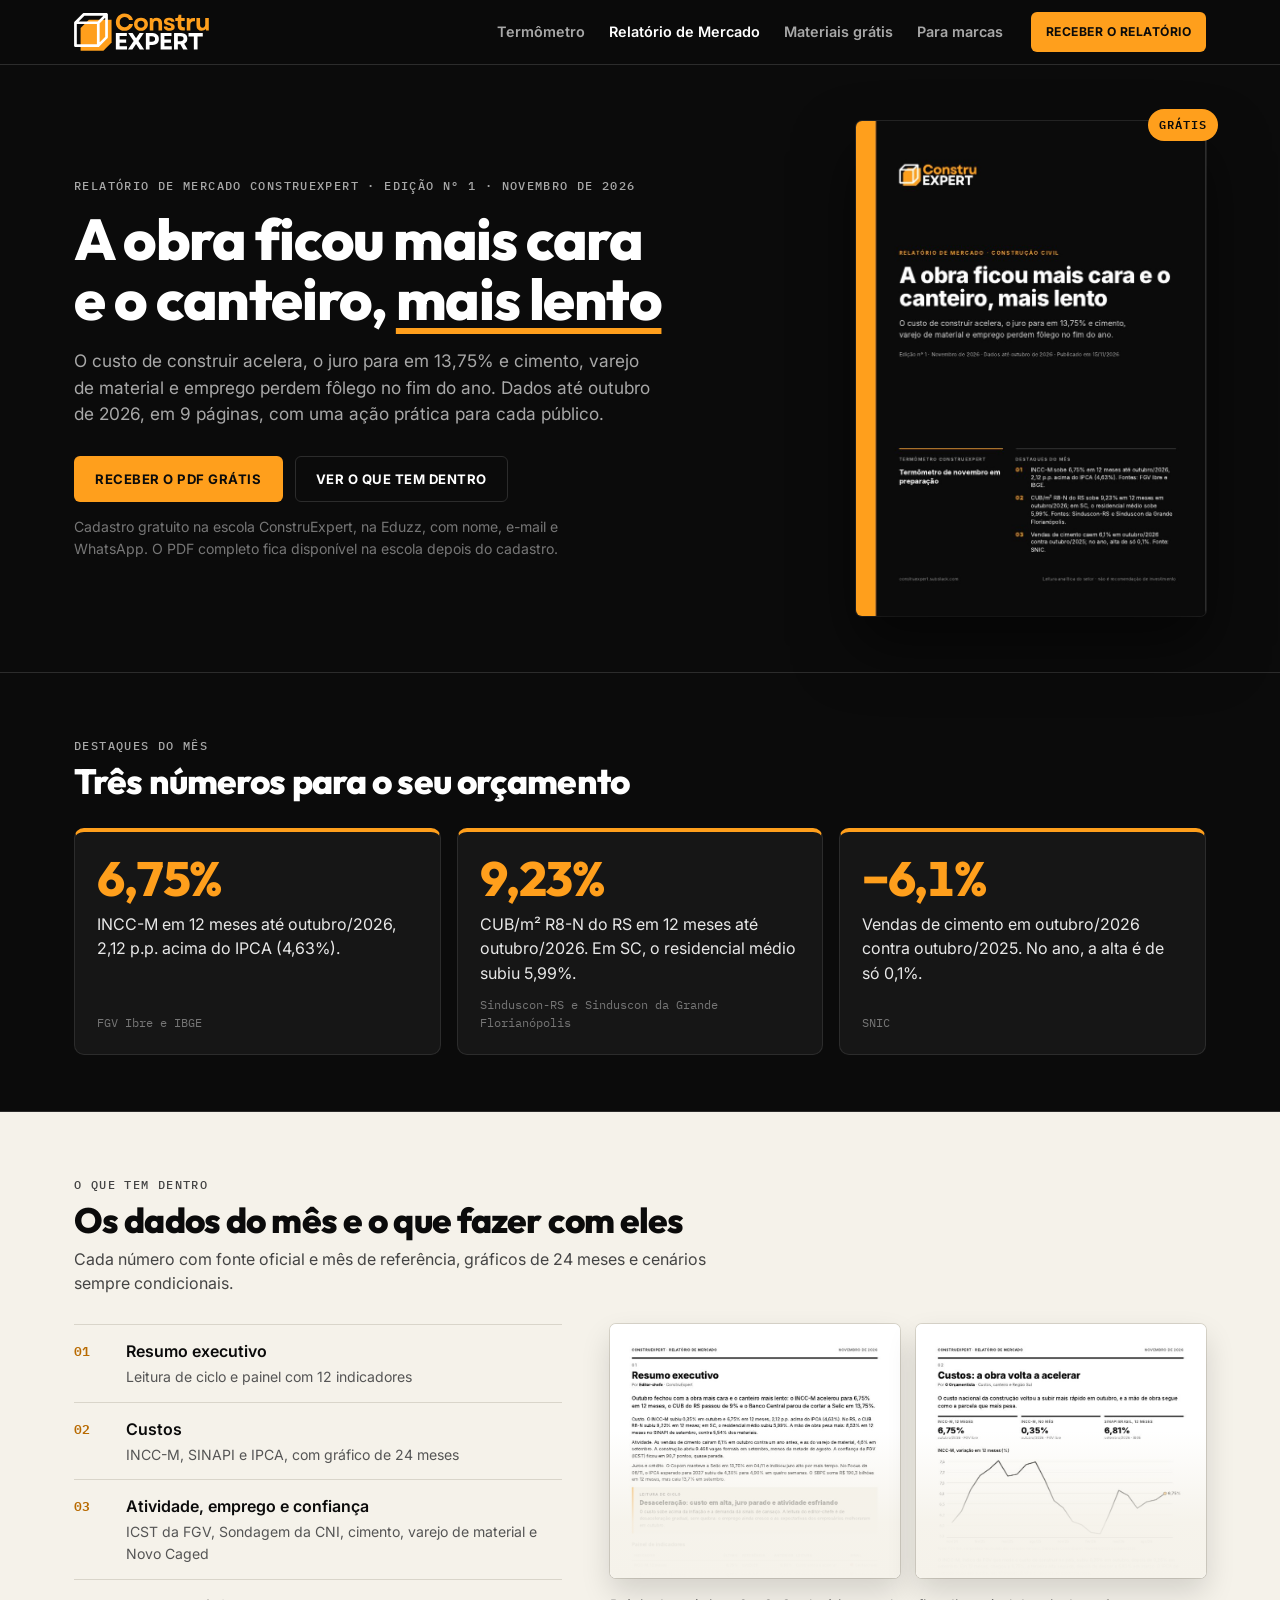
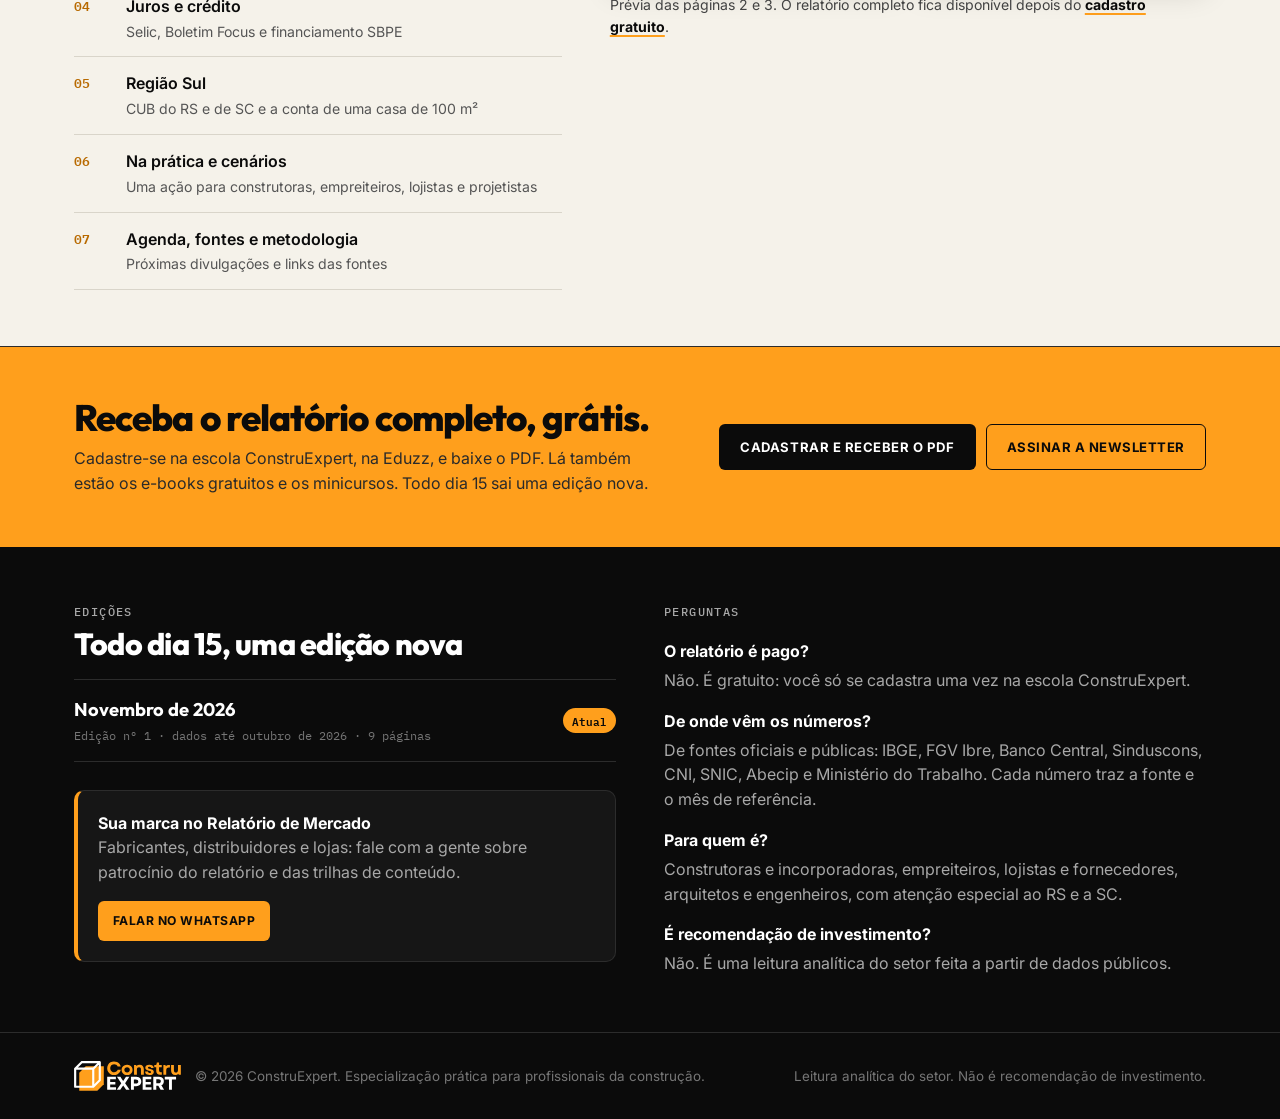
==== relatorio/index.html @ e2d7b090 "Relatório de Mercado: página de novembro/2026 e link no Termômetro Nova página relatorio/ com tese, " ====
<!DOCTYPE html>
<html lang="pt-BR">
<head>
<meta charset="utf-8">
<meta name="viewport" content="width=device-width, initial-scale=1">
<title>Relatório de Mercado ConstruExpert</title>
<meta name="description" content="Relatório de Mercado ConstruExpert de novembro de 2026: custo da obra, atividade, juros e crédito e Região Sul em 9 páginas. Grátis com cadastro na escola ConstruExpert.">
<meta name="theme-color" content="#0B0B0B">
<link rel="icon" href="../marca/icone.svg" type="image/svg+xml">
<link rel="icon" href="../marca/favicon-32.png" sizes="32x32" type="image/png">
<link rel="apple-touch-icon" href="../marca/apple-touch-icon.png">
<meta property="og:site_name" content="ConstruExpert">
<meta property="og:title" content="Relatório de Mercado ConstruExpert · Novembro de 2026">
<meta property="og:description" content="A obra ficou mais cara e o canteiro, mais lento. Custo, atividade, juros e Região Sul em 9 páginas. Grátis com cadastro.">
<meta property="og:type" content="website">
<meta property="og:url" content="https://xcix-xcix.github.io/construexpert/relatorio/">
<meta property="og:image" content="https://xcix-xcix.github.io/construexpert/relatorio/img/og-2026-11.png">
<meta name="twitter:card" content="summary_large_image">
<link rel="preconnect" href="https://fonts.googleapis.com">
<link rel="preconnect" href="https://fonts.gstatic.com" crossorigin>
<link href="https://fonts.googleapis.com/css2?family=IBM+Plex+Mono:wght@500;600&family=Outfit:wght@600;700;800&family=Inter:wght@400;500;600;700;800&display=swap" rel="stylesheet">
<style>
:root{
  /* Mesma identidade do Termômetro: preto, laranja #FF9F1C e branco; títulos em Outfit. Layout: capa do PDF ao lado da tese, destaques, o que tem dentro com prévia esmaecida, faixa de cadastro. */
  --fundo:#0B0B0B;
  --superficie:#161616;
  --superficie-2:#202020;
  --texto:#ffffff;
  --texto-suave:#a8a8a8;
  --texto-fraco:#767676;
  --linha:#2c2c2c;
  --marca:#FF9F1C;
  --marca-claro:#FFB54D;
  --claro:#F5F2EA;
  --titulo:Outfit,Inter,system-ui,sans-serif;
  --sans:Inter,"SF Pro Text",system-ui,-apple-system,"Segoe UI",Roboto,sans-serif;
  --mono:"IBM Plex Mono",ui-monospace,Menlo,Consolas,monospace;
  --wrap:1180px;
  color-scheme:dark;
}
*,*::before,*::after{box-sizing:border-box}
html{scroll-behavior:smooth;scroll-padding-top:76px}
body{margin:0;background:var(--fundo);color:var(--texto);font-family:var(--sans);font-size:16px;line-height:1.55;-webkit-font-smoothing:antialiased}
a{color:inherit}
h1,h2,h3,p,dl,dd{margin:0}
img{max-width:100%}
:focus-visible{outline:3px solid var(--marca);outline-offset:3px;border-radius:4px}
.wrap{max-width:var(--wrap);margin:0 auto;padding:0 24px}
.disp{font-family:var(--titulo);font-weight:800;letter-spacing:-.025em;line-height:1.05;text-wrap:balance}
.rotulo{font-family:var(--mono);font-size:.72rem;font-weight:500;letter-spacing:.12em;text-transform:uppercase;color:var(--texto-suave)}
.num{font-variant-numeric:tabular-nums}
.marca-a{text-decoration:underline;text-decoration-color:var(--marca);text-decoration-thickness:.11em;text-underline-offset:.14em;text-decoration-skip-ink:none}

.btn{display:inline-flex;align-items:center;justify-content:center;white-space:nowrap;min-height:46px;padding:0 20px;font-weight:700;font-size:.82rem;letter-spacing:.04em;text-transform:uppercase;text-decoration:none;border-radius:6px;border:1.5px solid transparent;cursor:pointer}
.btn-y{background:var(--marca);color:#0B0B0B}
.btn-y:hover{background:var(--marca-claro)}
.btn-k{background:#0B0B0B;color:#fff}
.btn-k:hover{background:#262626}
.btn-o{background:transparent;color:#fff;border-color:var(--linha)}
.btn-o:hover{border-color:var(--marca)}
.btn-line{background:transparent;color:#0B0B0B;border-color:#0B0B0B}
.btn-line:hover{background:rgba(0,0,0,.08)}
.btn-sm{min-height:40px;padding:0 14px;font-size:.76rem}

.top{position:sticky;top:0;z-index:30;background:rgba(11,11,11,.94);backdrop-filter:blur(8px);-webkit-backdrop-filter:blur(8px);border-bottom:1px solid var(--linha)}
.top .wrap{display:flex;align-items:center;gap:28px;height:64px}
.logo{display:flex;align-items:center;text-decoration:none;flex:none}
.logo img{display:block;height:38px;width:auto}
.nav{display:flex;gap:24px;margin-left:auto}
.nav a{font-weight:600;font-size:.9rem;text-decoration:none;color:var(--texto-suave)}
.nav a:hover,.nav a[aria-current]{color:#fff}

.hero{padding:56px 0 56px;border-bottom:1px solid var(--linha)}
.hero-grid{display:grid;grid-template-columns:minmax(0,1.35fr) minmax(0,.65fr);gap:56px;align-items:center}
.hero h1{margin-top:14px;font-size:clamp(2.2rem,4.8vw,3.6rem)}
.hero .tese{margin-top:18px;color:var(--texto-suave);font-size:1.08rem;max-width:34em}
.hero .acoes{display:flex;gap:12px;flex-wrap:wrap;margin-top:28px}
.hero .como{margin-top:14px;font-size:.88rem;color:var(--texto-fraco);max-width:36em}
.capa{position:relative}
.capa img{display:block;width:100%;height:auto;border-radius:6px;box-shadow:0 30px 60px rgba(0,0,0,.55),0 0 0 1px #262626}
.capa .selo{position:absolute;top:-12px;right:-12px;background:var(--marca);color:#0B0B0B;font-family:var(--mono);font-weight:600;font-size:.72rem;letter-spacing:.08em;text-transform:uppercase;padding:7px 11px;border-radius:999px}

.sec{padding:56px 0;border-bottom:1px solid var(--linha)}
.sec-head{margin-bottom:28px}
.sec-head h2{font-size:clamp(1.6rem,3vw,2.2rem);margin-top:8px}
.sec-head p{color:var(--texto-suave);max-width:40em;margin-top:8px}

.destaques{display:grid;grid-template-columns:repeat(3,minmax(0,1fr));gap:16px}
.dest{background:var(--superficie);border:1px solid var(--linha);border-top:4px solid var(--marca);border-radius:10px;padding:22px;display:flex;flex-direction:column;gap:10px}
.dest .v{font-family:var(--titulo);font-weight:800;font-size:clamp(2.4rem,4vw,3rem);line-height:1;letter-spacing:-.03em;color:var(--marca)}
.dest p{color:#e8e8e8}
.dest .fonte{font-family:var(--mono);font-size:.72rem;color:var(--texto-fraco);margin-top:auto}

.dentro{background:var(--claro);color:#0B0B0B}
.dentro .rotulo{color:#555}
.dentro .sec-head p{color:#444}
.dentro-grid{display:grid;grid-template-columns:minmax(0,.9fr) minmax(0,1.1fr);gap:48px;align-items:start}
.secoes{list-style:none;padding:0;margin:0;display:grid}
.secoes li{display:grid;grid-template-columns:44px minmax(0,1fr);gap:8px;padding:14px 0;border-top:1px solid #d9d5ca}
.secoes li:last-child{border-bottom:1px solid #d9d5ca}
.secoes b{font-family:var(--mono);font-weight:600;color:#B86A00;font-size:.84rem;padding-top:2px}
.secoes span{font-weight:600}
.secoes small{display:block;font-weight:400;color:#555;font-size:.88rem;margin-top:2px}
.previas{display:grid;grid-template-columns:repeat(2,minmax(0,1fr));gap:16px}
.previa{position:relative;border-radius:6px;overflow:hidden;box-shadow:0 14px 30px rgba(0,0,0,.14),0 0 0 1px #d9d5ca;background:#fff}
.previa img{display:block;width:100%;height:auto}
.previa::after{content:"";position:absolute;left:0;right:0;bottom:0;height:58%;background:linear-gradient(to bottom,rgba(245,242,234,0),rgba(245,242,234,.92) 62%,var(--claro))}
.previa-nota{grid-column:1 / -1;font-size:.88rem;color:#444}
.previa-nota a{color:#0B0B0B;font-weight:700;text-decoration-color:var(--marca);text-decoration-thickness:2px;text-underline-offset:3px}

.cta{background:var(--marca);color:#0B0B0B;padding:52px 0}
.cta .wrap{display:flex;justify-content:space-between;align-items:center;gap:24px;flex-wrap:wrap}
.cta h2{font-size:clamp(1.6rem,3vw,2.3rem);max-width:17em}
.cta p{margin-top:8px;color:#2a2a2a;max-width:36em}
.cta .acoes-cta{display:flex;gap:10px;flex-wrap:wrap}

.duas{display:grid;grid-template-columns:repeat(2,minmax(0,1fr));gap:48px}
.edicoes{border-top:1px solid var(--linha)}
.edicao{display:grid;grid-template-columns:minmax(0,1fr) auto;gap:16px;align-items:center;padding:16px 0;border-bottom:1px solid var(--linha)}
.edicao b{font-family:var(--titulo);font-size:1.15rem}
.edicao small{display:block;color:var(--texto-fraco);font-family:var(--mono);font-size:.72rem;margin-top:2px}
.edicao .chip{font-family:var(--mono);font-size:.7rem;font-weight:600;padding:4px 9px;border-radius:999px;background:var(--marca);color:#0B0B0B;white-space:nowrap}
.faq{display:grid;gap:16px}
.faq dt{font-weight:700}
.faq dd{color:var(--texto-suave);margin-top:4px}
.marca-box{margin-top:28px;background:var(--superficie);border:1px solid var(--linha);border-left:4px solid var(--marca);border-radius:10px;padding:20px;display:flex;justify-content:space-between;align-items:center;gap:16px;flex-wrap:wrap}
.marca-box p{color:var(--texto-suave);max-width:30em}
.marca-box b{color:#fff;display:block}

.foot{padding:28px 0;color:var(--texto-fraco);font-size:.84rem}
.foot .wrap{display:flex;justify-content:space-between;align-items:center;gap:16px;flex-wrap:wrap}
.foot-marca{display:flex;align-items:center;gap:14px}
.foot-marca img{display:block;height:30px;width:auto}

@media (max-width:960px){
  .nav{display:none}
  .top .btn{margin-left:auto}
  .hero-grid,.dentro-grid,.duas{grid-template-columns:1fr}
  .capa{max-width:340px}
  .destaques{grid-template-columns:1fr}
}
@media (max-width:620px){
  .wrap{padding:0 16px}
  .previas{grid-template-columns:1fr}
  .btn{white-space:normal;text-align:center}
  .capa .selo{right:8px}
}
@media (prefers-reduced-motion:reduce){*{transition:none!important;scroll-behavior:auto!important}}
</style>
</head>
<body>
<header class="top">
  <div class="wrap">
    <a class="logo" href="../termometro/"><img src="../marca/logo-branco.svg" alt="ConstruExpert" width="136" height="38"></a>
    <nav class="nav" aria-label="Seções do site">
      <a href="../termometro/">Termômetro</a><a href="./" aria-current="page">Relatório de Mercado</a><a href="../termometro/#materiais">Materiais grátis</a><a href="../termometro/#marcas">Para marcas</a>
    </nav>
    <a class="btn btn-y btn-sm" href="#receber">Receber o relatório</a>
  </div>
</header>

<main id="topo">
<!-- Link de cadastro: hoje aponta para a página inicial da escola na Eduzz. Quando existir o produto gratuito do relatório na Eduzz, troque os três links marcados com data-cadastro. -->
<section class="hero" aria-labelledby="t-hero">
  <div class="wrap hero-grid">
    <div>
      <p class="rotulo">Relatório de Mercado ConstruExpert · Edição nº 1 · Novembro de 2026</p>
      <h1 class="disp" id="t-hero">A obra ficou mais cara e o canteiro, <span class="marca-a">mais lento</span></h1>
      <p class="tese">O custo de construir acelera, o juro para em 13,75% e cimento, varejo de material e emprego perdem fôlego no fim do ano. Dados até outubro de 2026, em 9 páginas, com uma ação prática para cada público.</p>
      <div class="acoes">
        <a class="btn btn-y" data-cadastro href="https://construexpert.alpaclass.com/?utm_source=site&amp;utm_medium=relatorio&amp;utm_campaign=relatorio-2026-11-hero" target="_blank" rel="noopener">Receber o PDF grátis</a>
        <a class="btn btn-o" href="#dentro">Ver o que tem dentro</a>
      </div>
      <p class="como">Cadastro gratuito na escola ConstruExpert, na Eduzz, com nome, e-mail e WhatsApp. O PDF completo fica disponível na escola depois do cadastro.</p>
    </div>
    <div class="capa">
      <img src="img/capa-2026-11.jpg" alt="Capa do Relatório de Mercado ConstruExpert de novembro de 2026: A obra ficou mais cara e o canteiro, mais lento" width="720" height="1019">
      <span class="selo">Grátis</span>
    </div>
  </div>
</section>

<section class="sec" aria-labelledby="t-dest">
  <div class="wrap">
    <div class="sec-head">
      <p class="rotulo">Destaques do mês</p>
      <h2 class="disp" id="t-dest">Três números para o seu orçamento</h2>
    </div>
    <div class="destaques">
      <article class="dest"><div class="v num">6,75%</div><p>INCC-M em 12 meses até outubro/2026, 2,12 p.p. acima do IPCA (4,63%).</p><p class="fonte">FGV Ibre e IBGE</p></article>
      <article class="dest"><div class="v num">9,23%</div><p>CUB/m² R8-N do RS em 12 meses até outubro/2026. Em SC, o residencial médio subiu 5,99%.</p><p class="fonte">Sinduscon-RS e Sinduscon da Grande Florianópolis</p></article>
      <article class="dest"><div class="v num">−6,1%</div><p>Vendas de cimento em outubro/2026 contra outubro/2025. No ano, a alta é de só 0,1%.</p><p class="fonte">SNIC</p></article>
    </div>
  </div>
</section>

<section class="sec dentro" id="dentro" aria-labelledby="t-dentro">
  <div class="wrap">
    <div class="sec-head">
      <p class="rotulo">O que tem dentro</p>
      <h2 class="disp" id="t-dentro">Os dados do mês e o que fazer com eles</h2>
      <p>Cada número com fonte oficial e mês de referência, gráficos de 24 meses e cenários sempre condicionais.</p>
    </div>
    <div class="dentro-grid">
      <ol class="secoes">
        <li><b>01</b><div><span>Resumo executivo</span><small>Leitura de ciclo e painel com 12 indicadores</small></div></li>
        <li><b>02</b><div><span>Custos</span><small>INCC-M, SINAPI e IPCA, com gráfico de 24 meses</small></div></li>
        <li><b>03</b><div><span>Atividade, emprego e confiança</span><small>ICST da FGV, Sondagem da CNI, cimento, varejo de material e Novo Caged</small></div></li>
        <li><b>04</b><div><span>Juros e crédito</span><small>Selic, Boletim Focus e financiamento SBPE</small></div></li>
        <li><b>05</b><div><span>Região Sul</span><small>CUB do RS e de SC e a conta de uma casa de 100 m²</small></div></li>
        <li><b>06</b><div><span>Na prática e cenários</span><small>Uma ação para construtoras, empreiteiros, lojistas e projetistas</small></div></li>
        <li><b>07</b><div><span>Agenda, fontes e metodologia</span><small>Próximas divulgações e links das fontes</small></div></li>
      </ol>
      <div class="previas">
        <figure class="previa" style="margin:0"><img src="img/pagina-2-2026-11.jpg" alt="Prévia da página 2: resumo executivo e painel de indicadores" width="720" height="631" loading="lazy"></figure>
        <figure class="previa" style="margin:0"><img src="img/pagina-3-2026-11.jpg" alt="Prévia da página 3: custos, com o gráfico do INCC-M em 12 meses" width="720" height="631" loading="lazy"></figure>
        <p class="previa-nota">Prévia das páginas 2 e 3. O relatório completo fica disponível depois do <a data-cadastro href="https://construexpert.alpaclass.com/?utm_source=site&amp;utm_medium=relatorio&amp;utm_campaign=relatorio-2026-11-previa" target="_blank" rel="noopener">cadastro gratuito</a>.</p>
      </div>
    </div>
  </div>
</section>

<section class="cta" id="receber" aria-labelledby="t-cta">
  <div class="wrap">
    <div>
      <h2 class="disp" id="t-cta">Receba o relatório completo, grátis.</h2>
      <p>Cadastre-se na escola ConstruExpert, na Eduzz, e baixe o PDF. Lá também estão os e-books gratuitos e os minicursos. Todo dia 15 sai uma edição nova.</p>
    </div>
    <div class="acoes-cta">
      <a class="btn btn-k" data-cadastro href="https://construexpert.alpaclass.com/?utm_source=site&amp;utm_medium=relatorio&amp;utm_campaign=relatorio-2026-11-cta" target="_blank" rel="noopener">Cadastrar e receber o PDF</a>
      <a class="btn btn-line" href="https://construexpert.substack.com/subscribe?utm_source=site&amp;utm_medium=relatorio&amp;utm_campaign=relatorio-2026-11" target="_blank" rel="noopener">Assinar a newsletter</a>
    </div>
  </div>
</section>

<section class="sec" aria-labelledby="t-ed">
  <div class="wrap duas">
    <div>
      <p class="rotulo">Edições</p>
      <h2 class="disp" id="t-ed" style="font-size:clamp(1.4rem,2.6vw,1.9rem);margin:8px 0 18px">Todo dia 15, uma edição nova</h2>
      <div class="edicoes">
        <div class="edicao"><div><b>Novembro de 2026</b><small>Edição nº 1 · dados até outubro de 2026 · 9 páginas</small></div><span class="chip">Atual</span></div>
      </div>
      <div class="marca-box">
        <div><b>Sua marca no Relatório de Mercado</b><p>Fabricantes, distribuidores e lojas: fale com a gente sobre patrocínio do relatório e das trilhas de conteúdo.</p></div>
        <a class="btn btn-y btn-sm" href="https://wa.me/5551999713119?text=Ol%C3%A1%2C%20vi%20o%20Relat%C3%B3rio%20de%20Mercado%20ConstruExpert%20e%20quero%20saber%20sobre%20patroc%C3%ADnio." target="_blank" rel="noopener">Falar no WhatsApp</a>
      </div>
    </div>
    <div>
      <p class="rotulo">Perguntas</p>
      <dl class="faq" style="margin-top:18px">
        <div><dt>O relatório é pago?</dt><dd>Não. É gratuito: você só se cadastra uma vez na escola ConstruExpert.</dd></div>
        <div><dt>De onde vêm os números?</dt><dd>De fontes oficiais e públicas: IBGE, FGV Ibre, Banco Central, Sinduscons, CNI, SNIC, Abecip e Ministério do Trabalho. Cada número traz a fonte e o mês de referência.</dd></div>
        <div><dt>Para quem é?</dt><dd>Construtoras e incorporadoras, empreiteiros, lojistas e fornecedores, arquitetos e engenheiros, com atenção especial ao RS e a SC.</dd></div>
        <div><dt>É recomendação de investimento?</dt><dd>Não. É uma leitura analítica do setor feita a partir de dados públicos.</dd></div>
      </dl>
    </div>
  </div>
</section>
</main>

<footer class="foot">
  <div class="wrap">
    <span class="foot-marca"><img src="../marca/logo-branco.svg" alt="ConstruExpert" width="107" height="30" loading="lazy"><span>© 2026 ConstruExpert. Especialização prática para profissionais da construção.</span></span>
    <span>Leitura analítica do setor. Não é recomendação de investimento.</span>
  </div>
</footer>
</body>
</html>
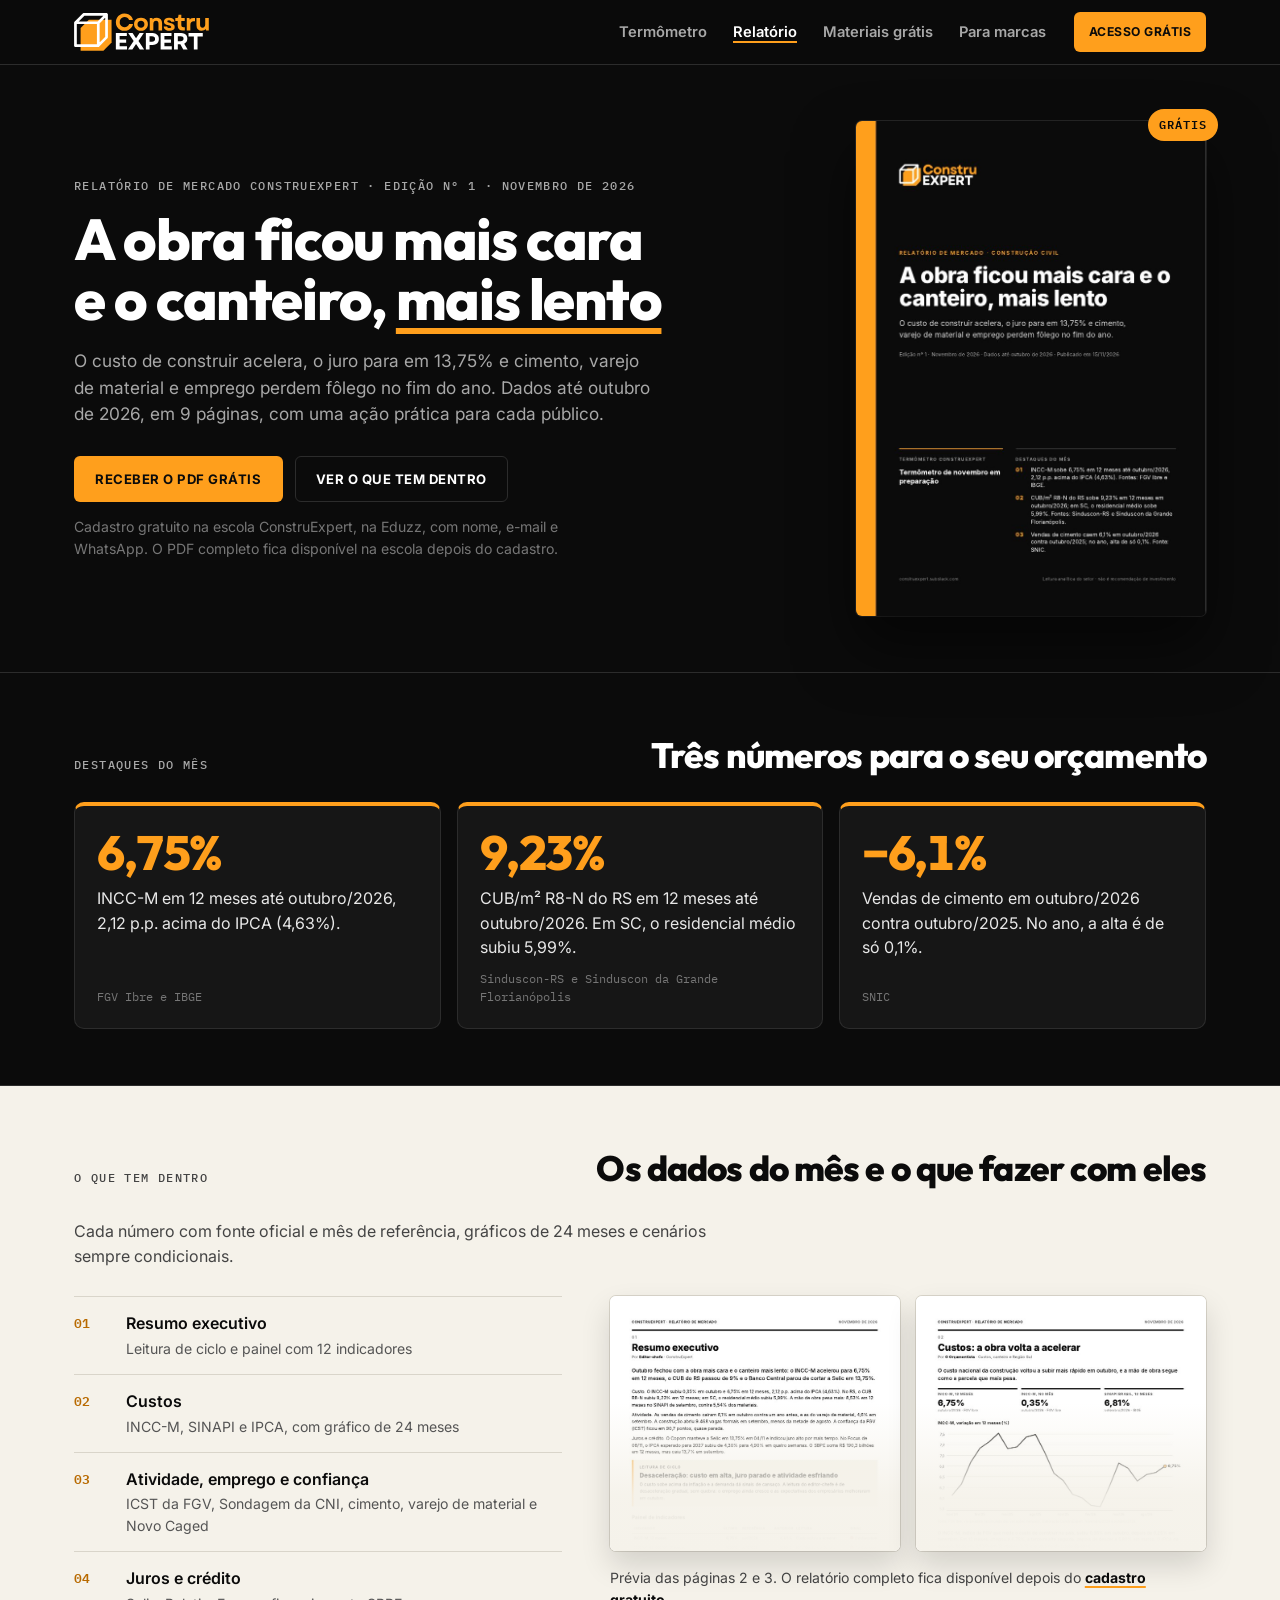
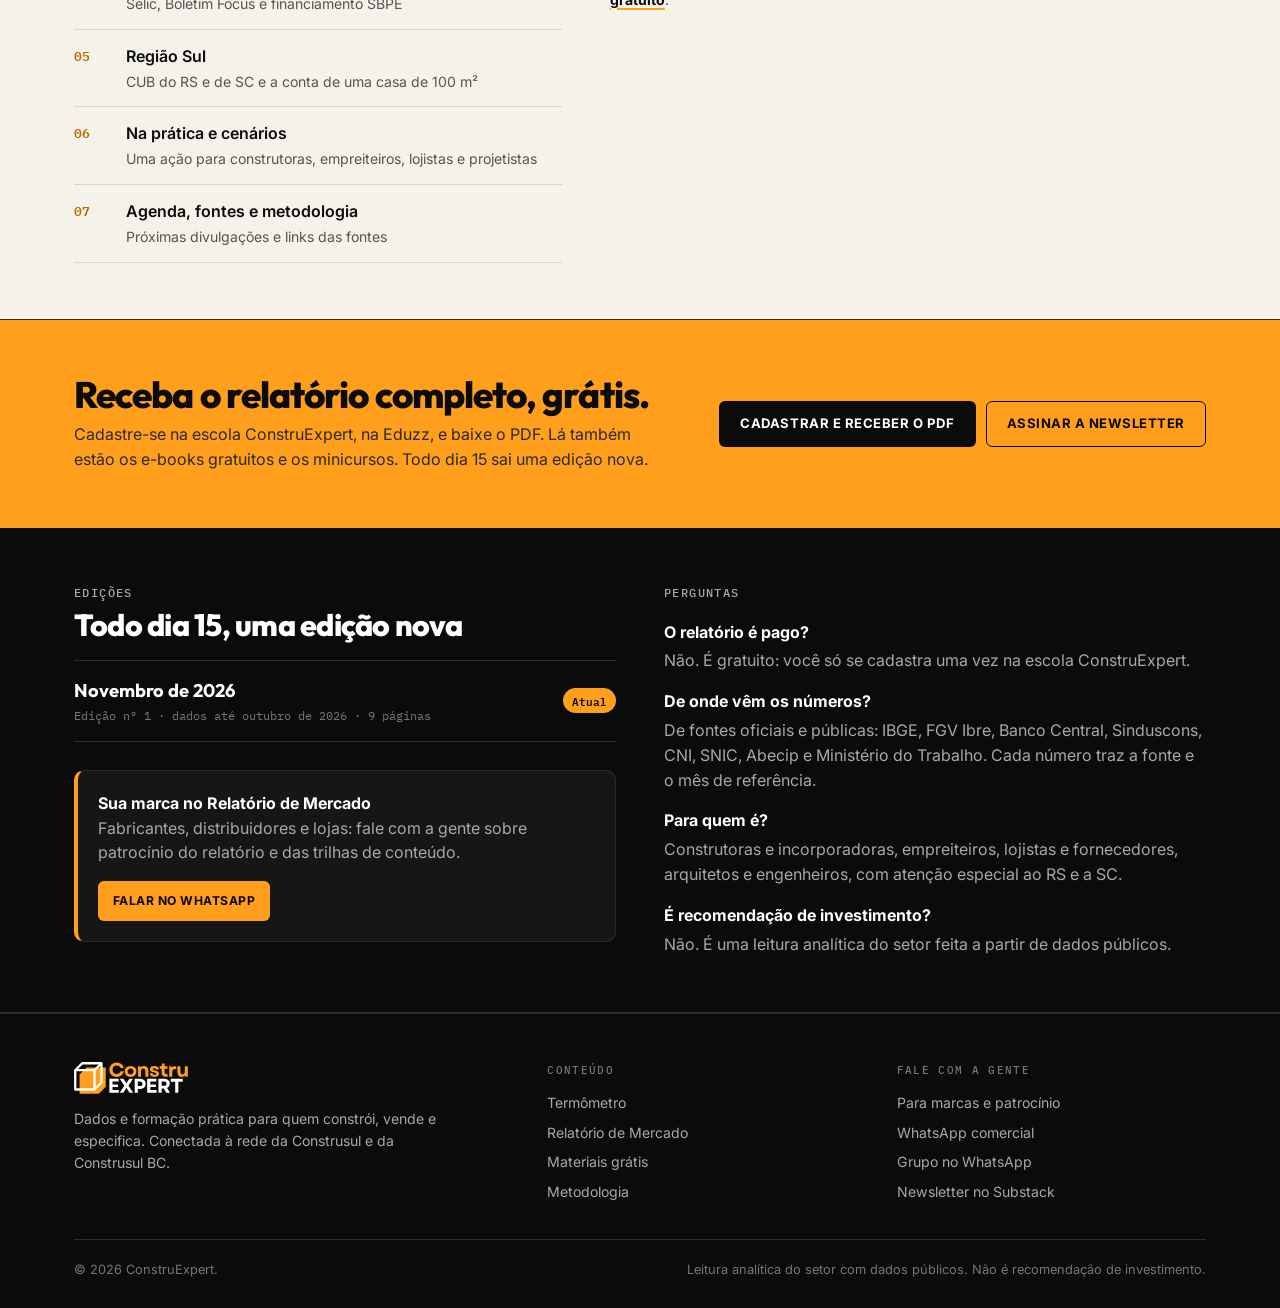
==== commit 7d7940c6: "Site comercial: página inicial, menu de celular, páginas de materiais, marcas e metodologia Co-Autho" ====
--- a/relatorio/index.html
+++ b/relatorio/index.html
@@ -19,6 +19,7 @@
 <link rel="preconnect" href="https://fonts.googleapis.com">
 <link rel="preconnect" href="https://fonts.gstatic.com" crossorigin>
 <link href="https://fonts.googleapis.com/css2?family=IBM+Plex+Mono:wght@500;600&family=Outfit:wght@600;700;800&family=Inter:wght@400;500;600;700;800&display=swap" rel="stylesheet">
+<link rel="stylesheet" href="../assets/site.css">
 <style>
 :root{
   /* Mesma identidade do Termômetro: preto, laranja #FF9F1C e branco; títulos em Outfit. Layout: capa do PDF ao lado da tese, destaques, o que tem dentro com prévia esmaecida, faixa de cadastro. */
@@ -62,13 +63,6 @@
 .btn-line:hover{background:rgba(0,0,0,.08)}
 .btn-sm{min-height:40px;padding:0 14px;font-size:.76rem}
 
-.top{position:sticky;top:0;z-index:30;background:rgba(11,11,11,.94);backdrop-filter:blur(8px);-webkit-backdrop-filter:blur(8px);border-bottom:1px solid var(--linha)}
-.top .wrap{display:flex;align-items:center;gap:28px;height:64px}
-.logo{display:flex;align-items:center;text-decoration:none;flex:none}
-.logo img{display:block;height:38px;width:auto}
-.nav{display:flex;gap:24px;margin-left:auto}
-.nav a{font-weight:600;font-size:.9rem;text-decoration:none;color:var(--texto-suave)}
-.nav a:hover,.nav a[aria-current]{color:#fff}
 
 .hero{padding:56px 0 56px;border-bottom:1px solid var(--linha)}
 .hero-grid{display:grid;grid-template-columns:minmax(0,1.35fr) minmax(0,.65fr);gap:56px;align-items:center}
@@ -108,11 +102,6 @@
 .previa-nota{grid-column:1 / -1;font-size:.88rem;color:#444}
 .previa-nota a{color:#0B0B0B;font-weight:700;text-decoration-color:var(--marca);text-decoration-thickness:2px;text-underline-offset:3px}
 
-.cta{background:var(--marca);color:#0B0B0B;padding:52px 0}
-.cta .wrap{display:flex;justify-content:space-between;align-items:center;gap:24px;flex-wrap:wrap}
-.cta h2{font-size:clamp(1.6rem,3vw,2.3rem);max-width:17em}
-.cta p{margin-top:8px;color:#2a2a2a;max-width:36em}
-.cta .acoes-cta{display:flex;gap:10px;flex-wrap:wrap}
 
 .duas{display:grid;grid-template-columns:repeat(2,minmax(0,1fr));gap:48px}
 .edicoes{border-top:1px solid var(--linha)}
@@ -127,14 +116,8 @@
 .marca-box p{color:var(--texto-suave);max-width:30em}
 .marca-box b{color:#fff;display:block}
 
-.foot{padding:28px 0;color:var(--texto-fraco);font-size:.84rem}
-.foot .wrap{display:flex;justify-content:space-between;align-items:center;gap:16px;flex-wrap:wrap}
-.foot-marca{display:flex;align-items:center;gap:14px}
-.foot-marca img{display:block;height:30px;width:auto}
 
 @media (max-width:960px){
-  .nav{display:none}
-  .top .btn{margin-left:auto}
   .hero-grid,.dentro-grid,.duas{grid-template-columns:1fr}
   .capa{max-width:340px}
   .destaques{grid-template-columns:1fr}
@@ -151,16 +134,16 @@
 <body>
 <header class="top">
   <div class="wrap">
-    <a class="logo" href="../termometro/"><img src="../marca/logo-branco.svg" alt="ConstruExpert" width="136" height="38"></a>
-    <nav class="nav" aria-label="Seções do site">
-      <a href="../termometro/">Termômetro</a><a href="./" aria-current="page">Relatório de Mercado</a><a href="../termometro/#materiais">Materiais grátis</a><a href="../termometro/#marcas">Para marcas</a>
-    </nav>
-    <a class="btn btn-y btn-sm" href="#receber">Receber o relatório</a>
-  </div>
+    <a class="logo" href="../" aria-label="ConstruExpert, página inicial"><img src="../marca/logo-branco.svg" alt="ConstruExpert" width="136" height="38"></a>
+    <nav class="nav" aria-label="Principal"><a href="../termometro/">Termômetro</a><a href="../relatorio/" aria-current="page">Relatório</a><a href="../materiais/">Materiais grátis</a><a href="../para-marcas/">Para marcas</a></nav>
+    <a class="btn btn-y btn-sm" href="https://chk.eduzz.com/89AXY5GE0D?utm_source=site&amp;utm_medium=relatorio&amp;utm_campaign=cta-topo" target="_blank" rel="noopener">Acesso grátis</a>
+    <button class="menu-btn" type="button" aria-expanded="false" aria-controls="menu-mob" aria-label="Abrir menu"><svg width="20" height="20" viewBox="0 0 20 20" aria-hidden="true"><path d="M2 5h16M2 10h16M2 15h16" stroke="currentColor" stroke-width="2" stroke-linecap="round"/></svg></button>
+  </div>
+  <nav class="menu-mob" id="menu-mob" aria-label="Menu"><a href="../termometro/">Termômetro</a><a href="../relatorio/" aria-current="page">Relatório</a><a href="../materiais/">Materiais grátis</a><a href="../para-marcas/">Para marcas</a><a href="../metodologia/">Metodologia</a></nav>
 </header>
 
 <main id="topo">
-<!-- Link de cadastro: hoje aponta para a página inicial da escola na Eduzz. Quando existir o produto gratuito do relatório na Eduzz, troque os três links marcados com data-cadastro. -->
+<!-- Link de cadastro: produto gratuito do relatório na Eduzz (chk.eduzz.com/89AXY5GE0D), desde 17/11/2026. Os três links marcados com data-cadastro apontam para ele. -->
 <section class="hero" aria-labelledby="t-hero">
   <div class="wrap hero-grid">
     <div>
@@ -168,7 +151,7 @@
       <h1 class="disp" id="t-hero">A obra ficou mais cara e o canteiro, <span class="marca-a">mais lento</span></h1>
       <p class="tese">O custo de construir acelera, o juro para em 13,75% e cimento, varejo de material e emprego perdem fôlego no fim do ano. Dados até outubro de 2026, em 9 páginas, com uma ação prática para cada público.</p>
       <div class="acoes">
-        <a class="btn btn-y" data-cadastro href="https://construexpert.alpaclass.com/?utm_source=site&amp;utm_medium=relatorio&amp;utm_campaign=relatorio-2026-11-hero" target="_blank" rel="noopener">Receber o PDF grátis</a>
+        <a class="btn btn-y" data-cadastro href="https://chk.eduzz.com/89AXY5GE0D?utm_source=site&amp;utm_medium=relatorio&amp;utm_campaign=relatorio-2026-11-hero" target="_blank" rel="noopener">Receber o PDF grátis</a>
         <a class="btn btn-o" href="#dentro">Ver o que tem dentro</a>
       </div>
       <p class="como">Cadastro gratuito na escola ConstruExpert, na Eduzz, com nome, e-mail e WhatsApp. O PDF completo fica disponível na escola depois do cadastro.</p>
@@ -214,7 +197,7 @@
       <div class="previas">
         <figure class="previa" style="margin:0"><img src="img/pagina-2-2026-11.jpg" alt="Prévia da página 2: resumo executivo e painel de indicadores" width="720" height="631" loading="lazy"></figure>
         <figure class="previa" style="margin:0"><img src="img/pagina-3-2026-11.jpg" alt="Prévia da página 3: custos, com o gráfico do INCC-M em 12 meses" width="720" height="631" loading="lazy"></figure>
-        <p class="previa-nota">Prévia das páginas 2 e 3. O relatório completo fica disponível depois do <a data-cadastro href="https://construexpert.alpaclass.com/?utm_source=site&amp;utm_medium=relatorio&amp;utm_campaign=relatorio-2026-11-previa" target="_blank" rel="noopener">cadastro gratuito</a>.</p>
+        <p class="previa-nota">Prévia das páginas 2 e 3. O relatório completo fica disponível depois do <a data-cadastro href="https://chk.eduzz.com/89AXY5GE0D?utm_source=site&amp;utm_medium=relatorio&amp;utm_campaign=relatorio-2026-11-previa" target="_blank" rel="noopener">cadastro gratuito</a>.</p>
       </div>
     </div>
   </div>
@@ -227,7 +210,7 @@
       <p>Cadastre-se na escola ConstruExpert, na Eduzz, e baixe o PDF. Lá também estão os e-books gratuitos e os minicursos. Todo dia 15 sai uma edição nova.</p>
     </div>
     <div class="acoes-cta">
-      <a class="btn btn-k" data-cadastro href="https://construexpert.alpaclass.com/?utm_source=site&amp;utm_medium=relatorio&amp;utm_campaign=relatorio-2026-11-cta" target="_blank" rel="noopener">Cadastrar e receber o PDF</a>
+      <a class="btn btn-k" data-cadastro href="https://chk.eduzz.com/89AXY5GE0D?utm_source=site&amp;utm_medium=relatorio&amp;utm_campaign=relatorio-2026-11-cta" target="_blank" rel="noopener">Cadastrar e receber o PDF</a>
       <a class="btn btn-line" href="https://construexpert.substack.com/subscribe?utm_source=site&amp;utm_medium=relatorio&amp;utm_campaign=relatorio-2026-11" target="_blank" rel="noopener">Assinar a newsletter</a>
     </div>
   </div>
@@ -261,9 +244,36 @@
 
 <footer class="foot">
   <div class="wrap">
-    <span class="foot-marca"><img src="../marca/logo-branco.svg" alt="ConstruExpert" width="107" height="30" loading="lazy"><span>© 2026 ConstruExpert. Especialização prática para profissionais da construção.</span></span>
-    <span>Leitura analítica do setor. Não é recomendação de investimento.</span>
+    <div class="foot-grid">
+      <div class="foot-marca">
+        <img src="../marca/logo-branco.svg" alt="ConstruExpert" width="114" height="32" loading="lazy">
+        <p>Dados e formação prática para quem constrói, vende e especifica. Conectada à rede da Construsul e da Construsul BC.</p>
+      </div>
+      <div>
+        <h3>Conteúdo</h3>
+        <ul>
+          <li><a href="../termometro/">Termômetro</a></li>
+          <li><a href="../relatorio/">Relatório de Mercado</a></li>
+          <li><a href="../materiais/">Materiais grátis</a></li>
+          <li><a href="../metodologia/">Metodologia</a></li>
+        </ul>
+      </div>
+      <div>
+        <h3>Fale com a gente</h3>
+        <ul>
+          <li><a href="../para-marcas/">Para marcas e patrocínio</a></li>
+          <li><a href="https://wa.me/5551999713119?text=Ol%C3%A1!%20Vim%20pelo%20site%20da%20ConstruExpert%20e%20quero%20conhecer%20as%20trilhas%20patrocinadas." target="_blank" rel="noopener">WhatsApp comercial</a></li>
+          <li><a href="https://chat.whatsapp.com/HiWnnU9bLOwJQwbIWMs6zj" target="_blank" rel="noopener">Grupo no WhatsApp</a></li>
+          <li><a href="https://construexpert.substack.com/subscribe?utm_source=site&amp;utm_medium=rodape" target="_blank" rel="noopener">Newsletter no Substack</a></li>
+        </ul>
+      </div>
+    </div>
+    <div class="foot-base">
+      <span>© 2026 ConstruExpert.</span>
+      <span>Leitura analítica do setor com dados públicos. Não é recomendação de investimento.</span>
+    </div>
   </div>
 </footer>
+<script src="../assets/site.js" defer></script>
 </body>
 </html>
--- a/assets/site.css
+++ b/assets/site.css
@@ -0,0 +1,127 @@
+/* ConstruExpert · base comum a todas as páginas: identidade, cabeçalho com menu de celular, botões, seções, rodapé e janela de download. Cada página pode ter estilos próprios depois deste arquivo. */
+:root{
+  --fundo:#0B0B0B;
+  --superficie:#161616;
+  --superficie-2:#202020;
+  --texto:#ffffff;
+  --texto-suave:#a8a8a8;
+  --texto-fraco:#767676;
+  --linha:#2c2c2c;
+  --marca:#FF9F1C;
+  --marca-claro:#FFB54D;
+  --claro:#F5F2EA;
+  --amarelo:#FFC400;
+  --vermelho:#e5534b; --verde:#3fb950;
+  --titulo:Outfit,Inter,system-ui,sans-serif;
+  --sans:Inter,"SF Pro Text",system-ui,-apple-system,"Segoe UI",Roboto,sans-serif;
+  --mono:"IBM Plex Mono",ui-monospace,Menlo,Consolas,monospace;
+  --wrap:1180px;
+  color-scheme:dark;
+}
+*,*::before,*::after{box-sizing:border-box}
+html{scroll-behavior:smooth;scroll-padding-top:76px}
+body{margin:0;background:var(--fundo);color:var(--texto);font-family:var(--sans);font-size:16px;line-height:1.55;-webkit-font-smoothing:antialiased}
+a{color:inherit}
+h1,h2,h3,p,dl,dd{margin:0}
+img{max-width:100%}
+:focus-visible{outline:3px solid var(--marca);outline-offset:3px;border-radius:4px}
+.wrap{max-width:var(--wrap);margin:0 auto;padding:0 24px}
+.disp{font-family:var(--titulo);font-weight:800;letter-spacing:-.025em;line-height:1.05;text-wrap:balance}
+.rotulo{font-family:var(--mono);font-size:.72rem;font-weight:500;letter-spacing:.12em;text-transform:uppercase;color:var(--texto-suave)}
+.num{font-variant-numeric:tabular-nums}
+.marca-a{text-decoration:underline;text-decoration-color:var(--marca);text-decoration-thickness:.11em;text-underline-offset:.14em;text-decoration-skip-ink:none}
+
+/* Botões */
+.btn{display:inline-flex;align-items:center;justify-content:center;white-space:nowrap;min-height:46px;padding:0 20px;font-family:var(--sans);font-weight:700;font-size:.82rem;letter-spacing:.04em;text-transform:uppercase;text-decoration:none;border-radius:6px;border:1.5px solid transparent;cursor:pointer}
+.btn-y{background:var(--marca);color:#0B0B0B}
+.btn-y:hover{background:var(--marca-claro)}
+.btn-k{background:#0B0B0B;color:#fff}
+.btn-k:hover{background:#262626}
+.btn-o{background:transparent;color:#fff;border-color:#3a3a3a}
+.btn-o:hover{border-color:var(--marca)}
+.btn-line{background:transparent;color:#0B0B0B;border-color:#0B0B0B}
+.btn-line:hover{background:rgba(0,0,0,.08)}
+.btn-wa{background:#25D366;color:#0B0B0B}
+.btn-wa:hover{background:#4ee283}
+.btn-sm{min-height:40px;padding:0 14px;font-size:.76rem}
+.link-seta{color:var(--marca);font-weight:700;text-decoration:none}
+.link-seta:hover{text-decoration:underline}
+
+/* Cabeçalho */
+.top{position:sticky;top:0;z-index:30;background:rgba(11,11,11,.94);backdrop-filter:blur(8px);-webkit-backdrop-filter:blur(8px);border-bottom:1px solid var(--linha)}
+.top .wrap{display:flex;align-items:center;gap:28px;height:64px}
+.logo{display:flex;align-items:center;text-decoration:none;flex:none}
+.logo img{display:block;height:38px;width:auto}
+.nav{display:flex;gap:26px;margin-left:auto}
+.nav a{font-weight:600;font-size:.92rem;text-decoration:none;color:var(--texto-suave);white-space:nowrap}
+.nav a:hover,.nav a[aria-current]{color:#fff}
+.nav a[aria-current]{box-shadow:inset 0 -2px 0 var(--marca)}
+.menu-btn{display:none;margin-left:8px;width:44px;height:44px;border-radius:6px;border:1px solid var(--linha);background:transparent;color:#fff;cursor:pointer;align-items:center;justify-content:center}
+.menu-btn svg{display:block}
+.menu-mob{display:none;border-top:1px solid var(--linha);background:var(--fundo)}
+.menu-mob a{display:block;padding:14px 24px;font-weight:600;text-decoration:none;color:#fff;border-bottom:1px solid var(--linha)}
+.menu-mob a[aria-current]{color:var(--marca)}
+.top.aberto .menu-mob{display:block}
+
+/* Seções */
+.sec{padding:64px 0;border-bottom:1px solid var(--linha)}
+.sec-head{display:flex;justify-content:space-between;align-items:flex-end;gap:24px;flex-wrap:wrap;margin-bottom:28px}
+.sec-head h2{font-size:clamp(1.6rem,3vw,2.3rem);margin-top:8px}
+.sec-head p{color:var(--texto-suave);max-width:40em;margin-top:8px}
+.light{background:var(--claro);color:#0B0B0B;color-scheme:light}
+.light .rotulo{color:#555}
+.light .sec-head p{color:#444}
+
+/* Faixa de confiança */
+.selos{display:flex;flex-wrap:wrap;gap:10px 28px;align-items:center;font-size:.86rem;color:var(--texto-suave)}
+.selos b{color:#fff;font-weight:600}
+.selos span{display:inline-flex;align-items:center;gap:8px}
+.selos span::before{content:"";width:8px;height:8px;background:var(--marca);flex:none}
+
+/* Chamada final */
+.cta{background:var(--marca);color:#0B0B0B;padding:56px 0}
+.cta .wrap{display:flex;justify-content:space-between;align-items:center;gap:24px;flex-wrap:wrap}
+.cta h2{font-size:clamp(1.6rem,3vw,2.3rem);max-width:18em}
+.cta p{margin-top:8px;color:#2a2a2a;max-width:36em}
+.acoes-cta{display:flex;gap:10px;flex-wrap:wrap}
+
+/* Rodapé */
+.foot{padding:48px 0 28px;color:var(--texto-suave);font-size:.88rem;border-top:1px solid var(--linha)}
+.foot-grid{display:grid;grid-template-columns:1.4fr 1fr 1fr;gap:40px}
+.foot-marca img{display:block;height:32px;width:auto;margin-bottom:14px}
+.foot-marca p{max-width:26em}
+.foot h3{font-family:var(--mono);font-size:.7rem;font-weight:500;letter-spacing:.12em;text-transform:uppercase;color:var(--texto-fraco);margin-bottom:12px}
+.foot ul{list-style:none;padding:0;margin:0;display:grid;gap:8px}
+.foot ul a{text-decoration:none}
+.foot ul a:hover{color:#fff}
+.foot-base{display:flex;justify-content:space-between;gap:16px;flex-wrap:wrap;margin-top:36px;padding-top:20px;border-top:1px solid var(--linha);color:var(--texto-fraco);font-size:.8rem}
+
+/* Janela de download (e-books) */
+.janela{border:0;padding:0;border-radius:14px;max-width:460px;width:calc(100% - 32px);background:var(--superficie);color:#fff;box-shadow:0 30px 80px rgba(0,0,0,.6)}
+.janela::backdrop{background:rgba(0,0,0,.7)}
+.janela-in{position:relative;padding:28px;display:flex;flex-direction:column;gap:14px;border-top:6px solid var(--marca);border-radius:14px}
+.janela h2{font-family:var(--titulo);font-size:1.5rem;letter-spacing:-.02em;line-height:1.15}
+.janela p{color:var(--texto-suave);font-size:.92rem}
+.janela ul{margin:0;padding-left:18px;color:#d4d4d4;font-size:.92rem;display:grid;gap:4px}
+.janela .btn{width:100%}
+.janela .pular{background:none;border:0;color:var(--texto-suave);font:inherit;font-size:.86rem;text-decoration:underline;cursor:pointer;padding:6px;align-self:center}
+.janela .fechar{position:absolute;top:10px;right:10px;width:36px;height:36px;border:0;background:transparent;color:var(--texto-suave);font-size:1.4rem;cursor:pointer;border-radius:6px}
+
+@media (max-width:960px){
+  .nav{display:none}
+  .top .btn{margin-left:auto}
+  .menu-btn{display:inline-flex}
+  .foot-grid{grid-template-columns:1fr 1fr}
+  .foot-marca{grid-column:1 / -1}
+}
+@media (max-width:620px){
+  .wrap{padding:0 16px}
+  .btn{white-space:normal;text-align:center}
+  .top .wrap{gap:12px}
+  .logo img{height:32px}
+  .sec{padding:48px 0}
+}
+@media (max-width:380px){
+  .top .btn-sm{padding:0 10px;font-size:.7rem}
+}
+@media (prefers-reduced-motion:reduce){*{transition:none!important;scroll-behavior:auto!important}}
